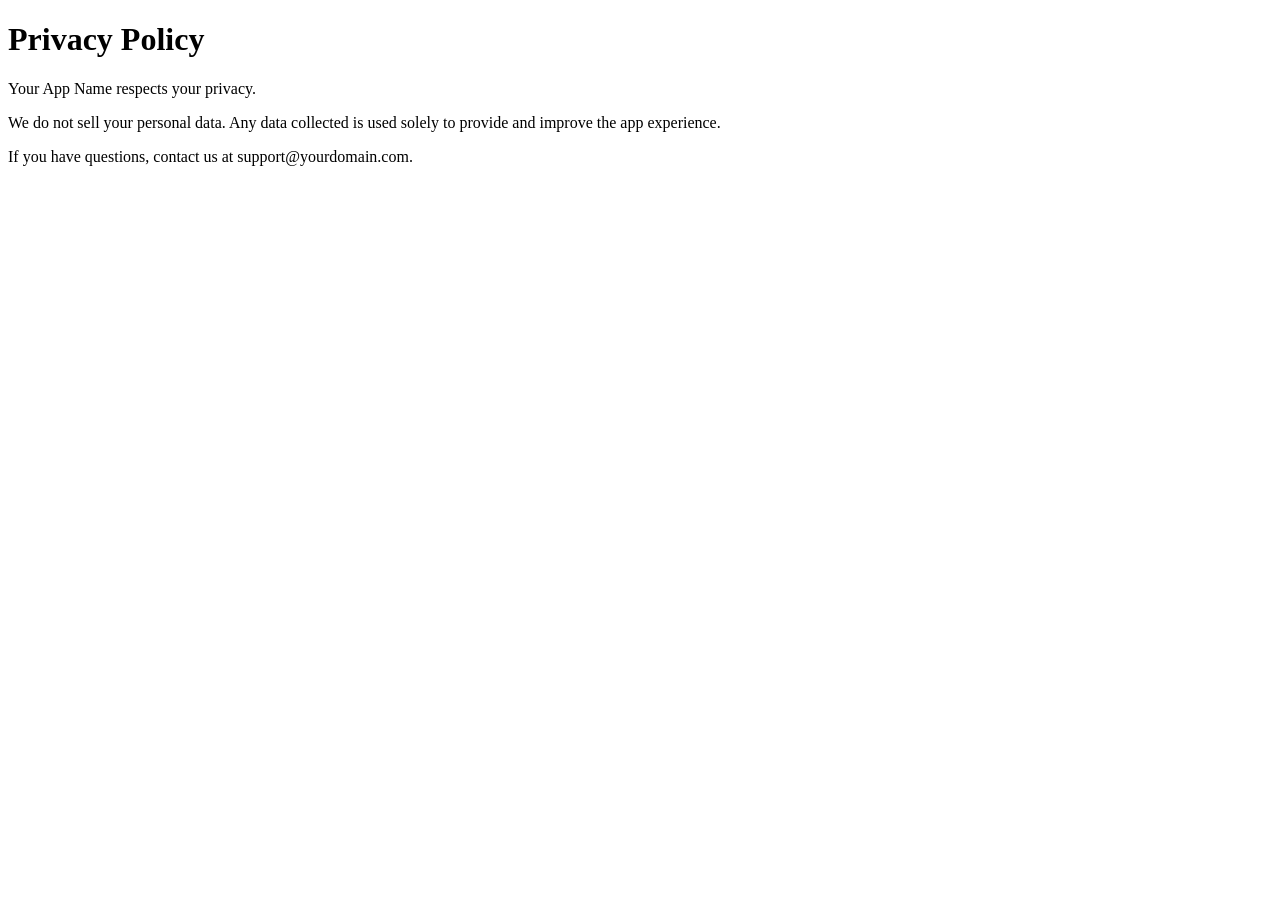
==== privacy.html @ 1943bb43 "Create privacy.html" ====
<!DOCTYPE html>
<html>
<head>
  <meta charset="utf-8" />
  <title>Privacy Policy</title>
</head>
<body>
  <h1>Privacy Policy</h1>

  <p>Your App Name respects your privacy.</p>

  <p>We do not sell your personal data. Any data collected is used solely to provide and improve the app experience.</p>

  <p>If you have questions, contact us at support@yourdomain.com.</p>
</body>
</html>
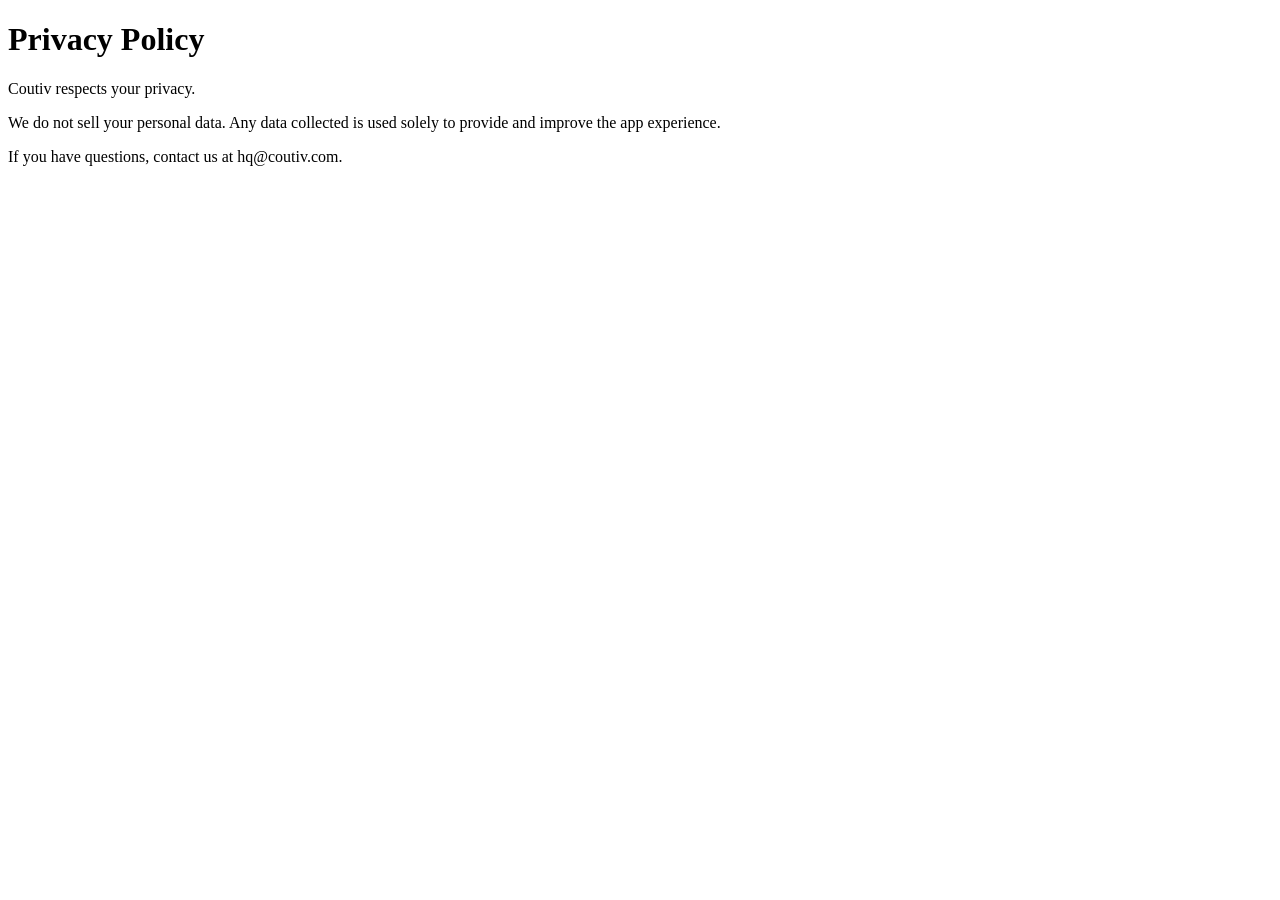
==== commit 26fd80bb: "Update privacy.html" ====
--- a/privacy.html
+++ b/privacy.html
@@ -7,10 +7,10 @@
 <body>
   <h1>Privacy Policy</h1>
 
-  <p>Your App Name respects your privacy.</p>
+  <p>Coutiv respects your privacy.</p>
 
   <p>We do not sell your personal data. Any data collected is used solely to provide and improve the app experience.</p>
 
-  <p>If you have questions, contact us at support@yourdomain.com.</p>
+  <p>If you have questions, contact us at hq@coutiv.com.</p>
 </body>
 </html>
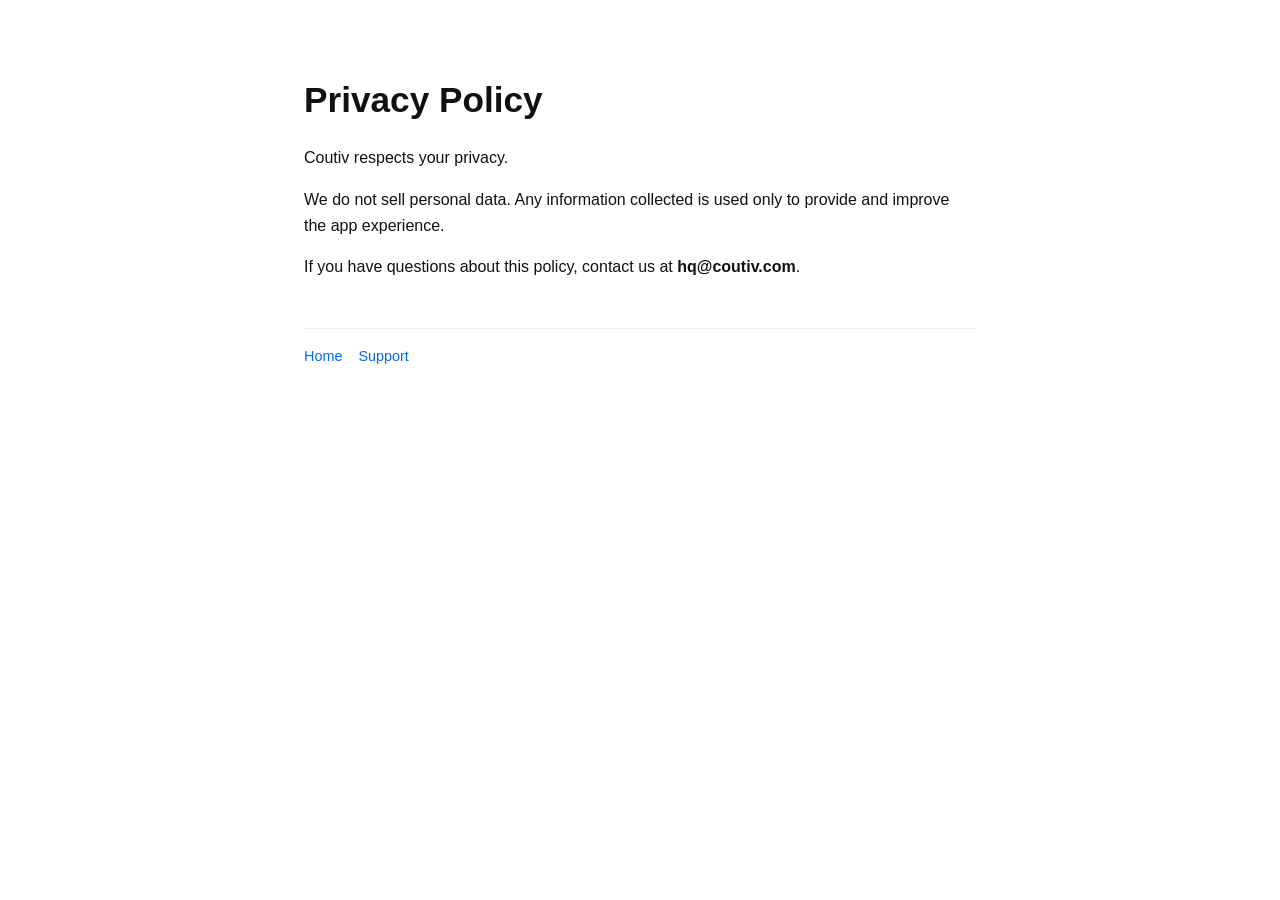
==== commit 1e126ca2: "Update privacy.html" ====
--- a/privacy.html
+++ b/privacy.html
@@ -3,14 +3,30 @@
 <head>
   <meta charset="utf-8" />
   <title>Privacy Policy</title>
+  <link rel="stylesheet" href="/styles.css" />
 </head>
 <body>
-  <h1>Privacy Policy</h1>
+  <main class="container">
+    <h1>Privacy Policy</h1>
 
-  <p>Coutiv respects your privacy.</p>
+    <p>
+      Coutiv respects your privacy.
+    </p>
 
-  <p>We do not sell your personal data. Any data collected is used solely to provide and improve the app experience.</p>
+    <p>
+      We do not sell personal data. Any information collected is used only
+      to provide and improve the app experience.
+    </p>
 
-  <p>If you have questions, contact us at hq@coutiv.com.</p>
+    <p>
+      If you have questions about this policy, contact us at
+      <strong>hq@coutiv.com</strong>.
+    </p>
+
+    <footer>
+      <a href="/">Home</a>
+      <a href="/support">Support</a>
+    </footer>
+  </main>
 </body>
 </html>
--- a/styles.css
+++ b/styles.css
@@ -0,0 +1,53 @@
+/* Base reset */
+* {
+  box-sizing: border-box;
+}
+
+body {
+  margin: 0;
+  font-family: -apple-system, BlinkMacSystemFont, "Segoe UI",
+    Roboto, Helvetica, Arial, sans-serif;
+  color: #111;
+  background-color: #fff;
+  line-height: 1.6;
+}
+
+/* Layout */
+.container {
+  max-width: 720px;
+  padding: 48px 24px;
+  margin: 0 auto;
+}
+
+/* Typography */
+h1 {
+  font-size: 2.2rem;
+  margin-bottom: 0.5em;
+}
+
+p {
+  font-size: 1rem;
+  margin-bottom: 1em;
+}
+
+/* Footer */
+footer {
+  margin-top: 48px;
+  padding-top: 16px;
+  border-top: 1px solid #eee;
+  font-size: 0.9rem;
+}
+
+footer a {
+  margin-right: 12px;
+}
+
+/* Links */
+a {
+  color: #0066ff;
+  text-decoration: none;
+}
+
+a:hover {
+  text-decoration: underline;
+}
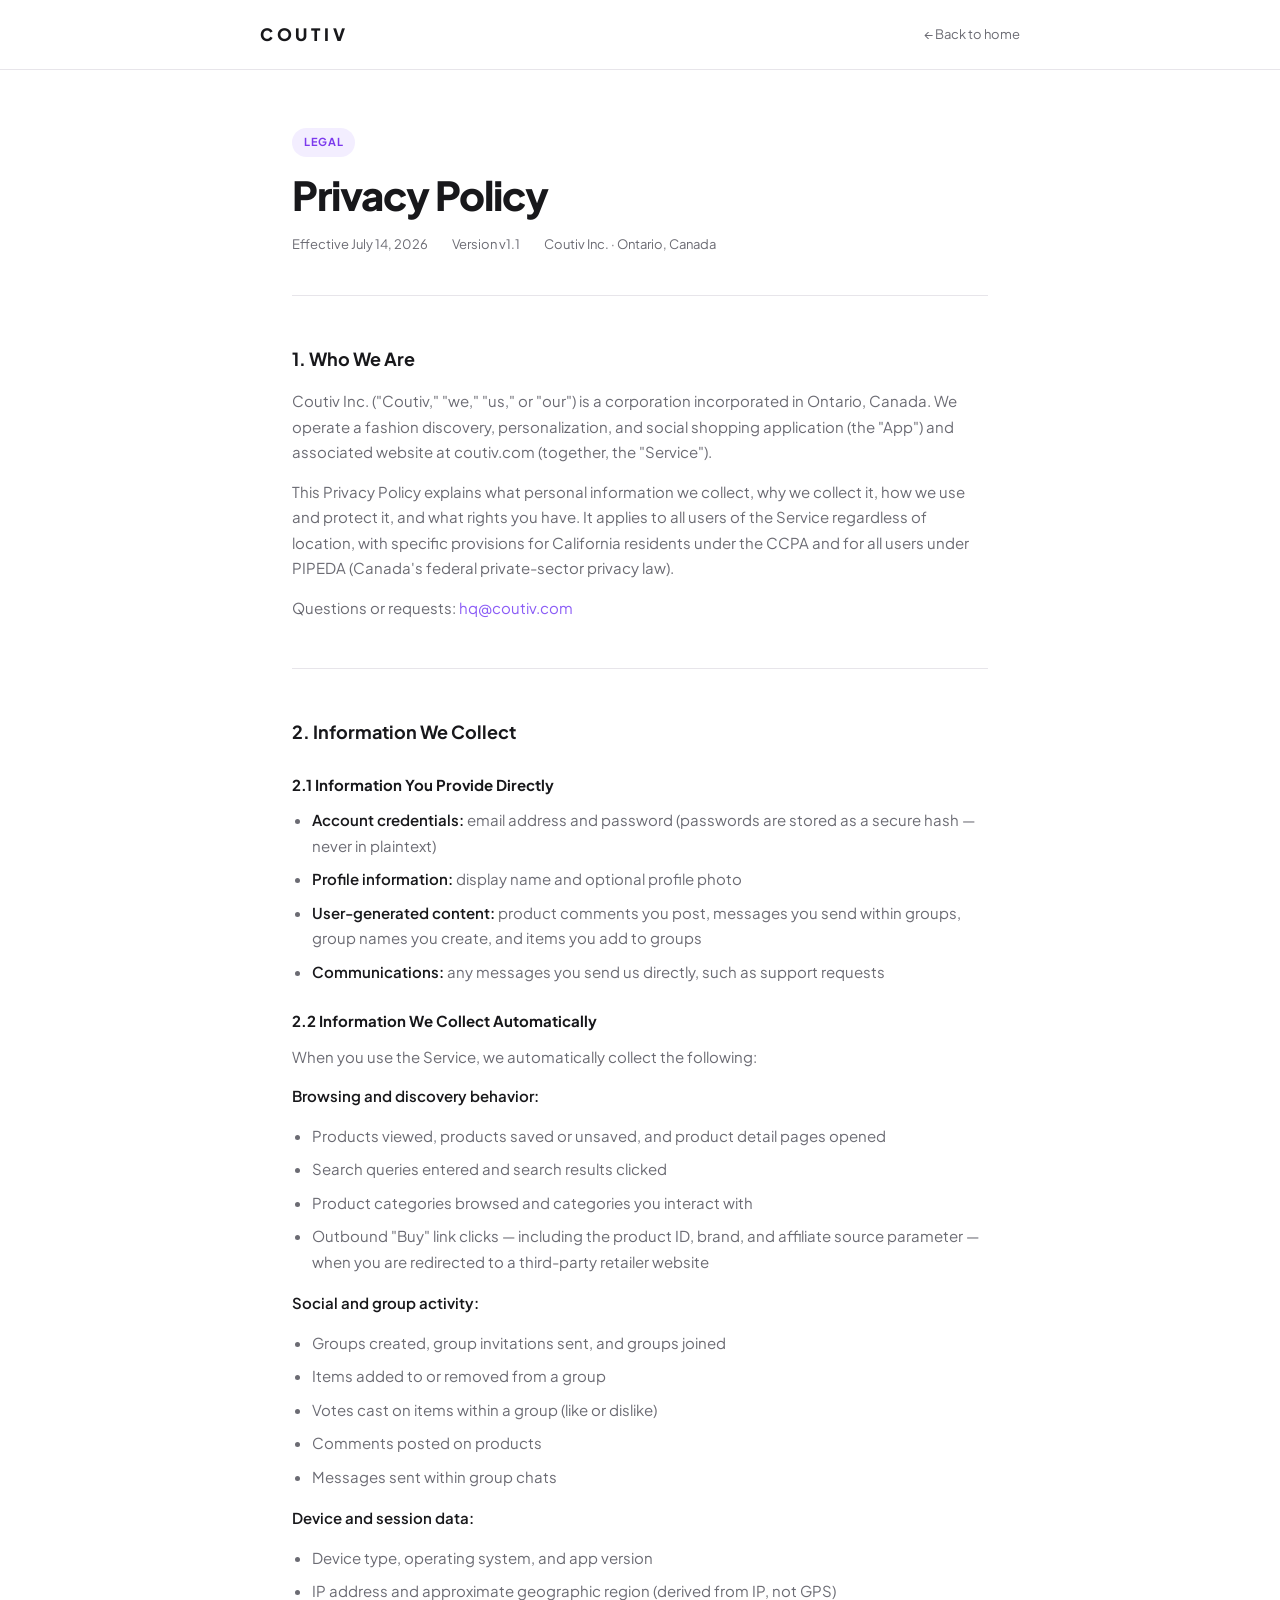
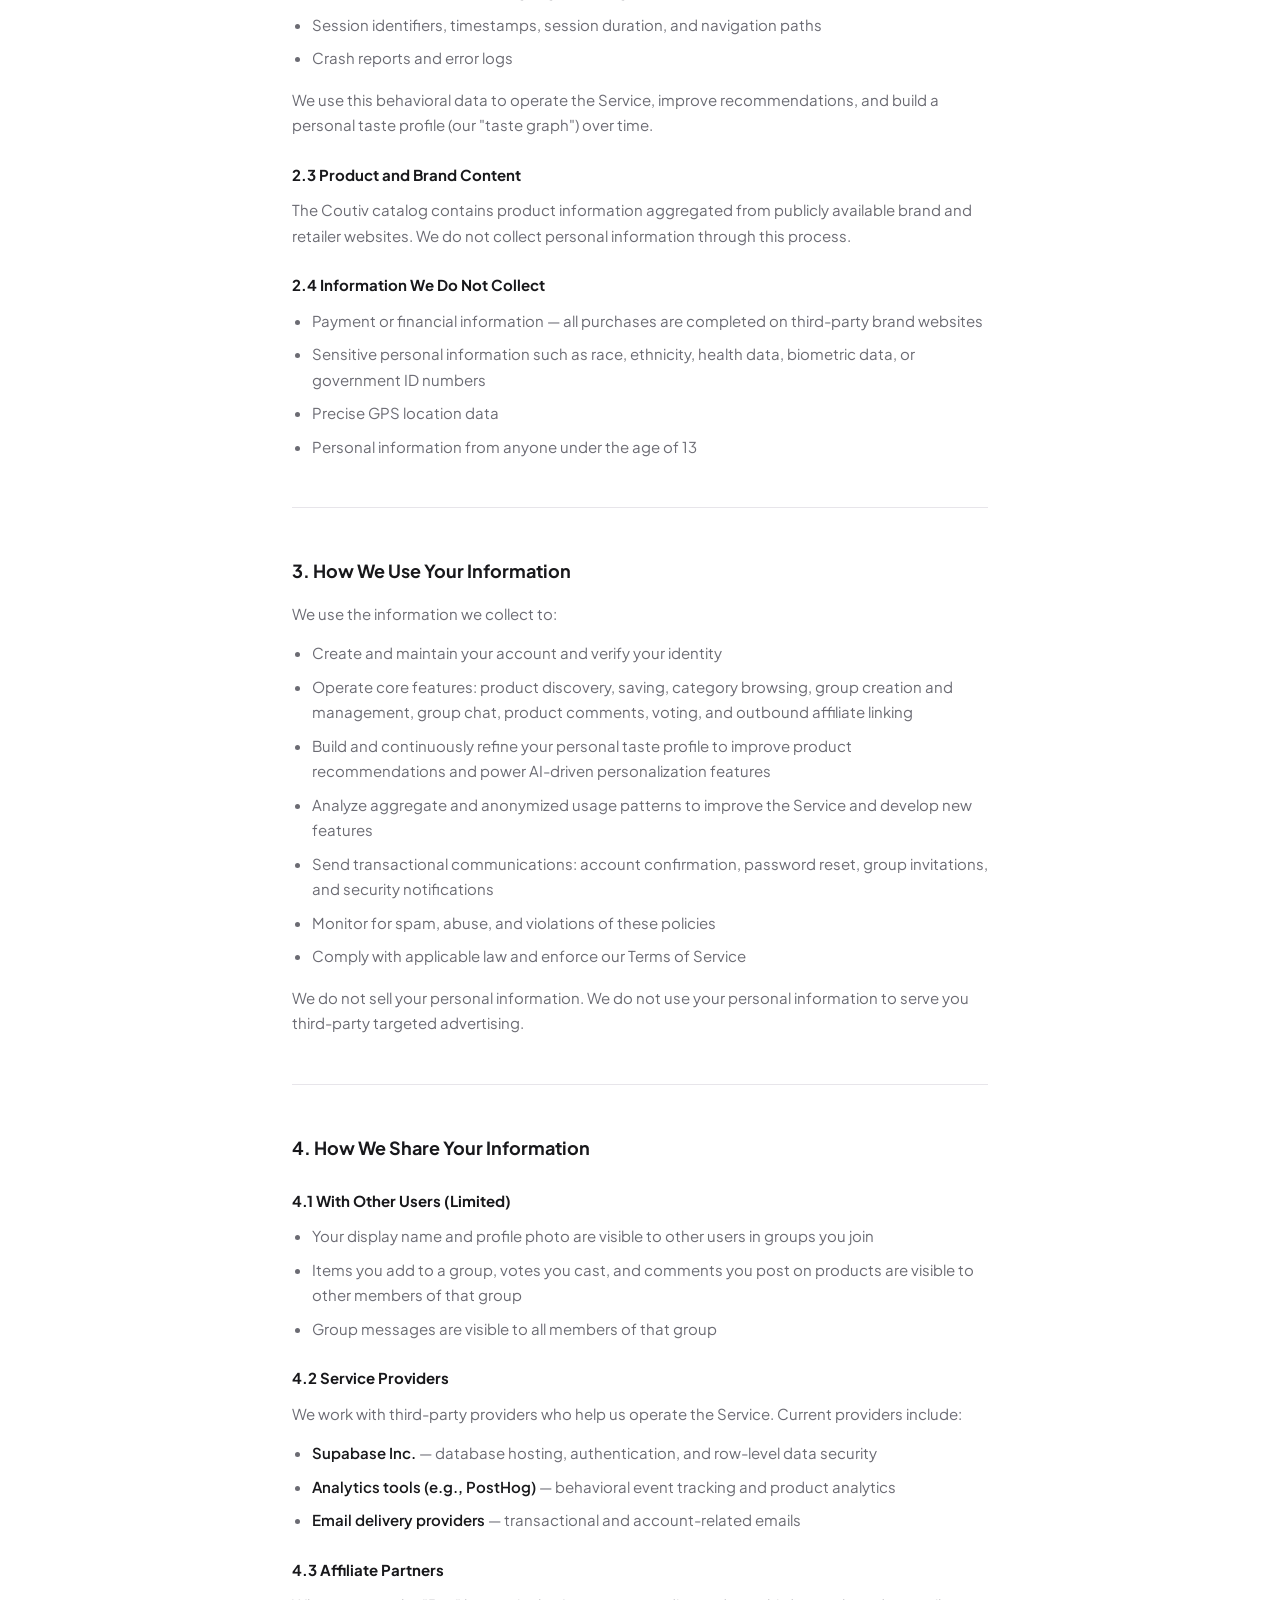
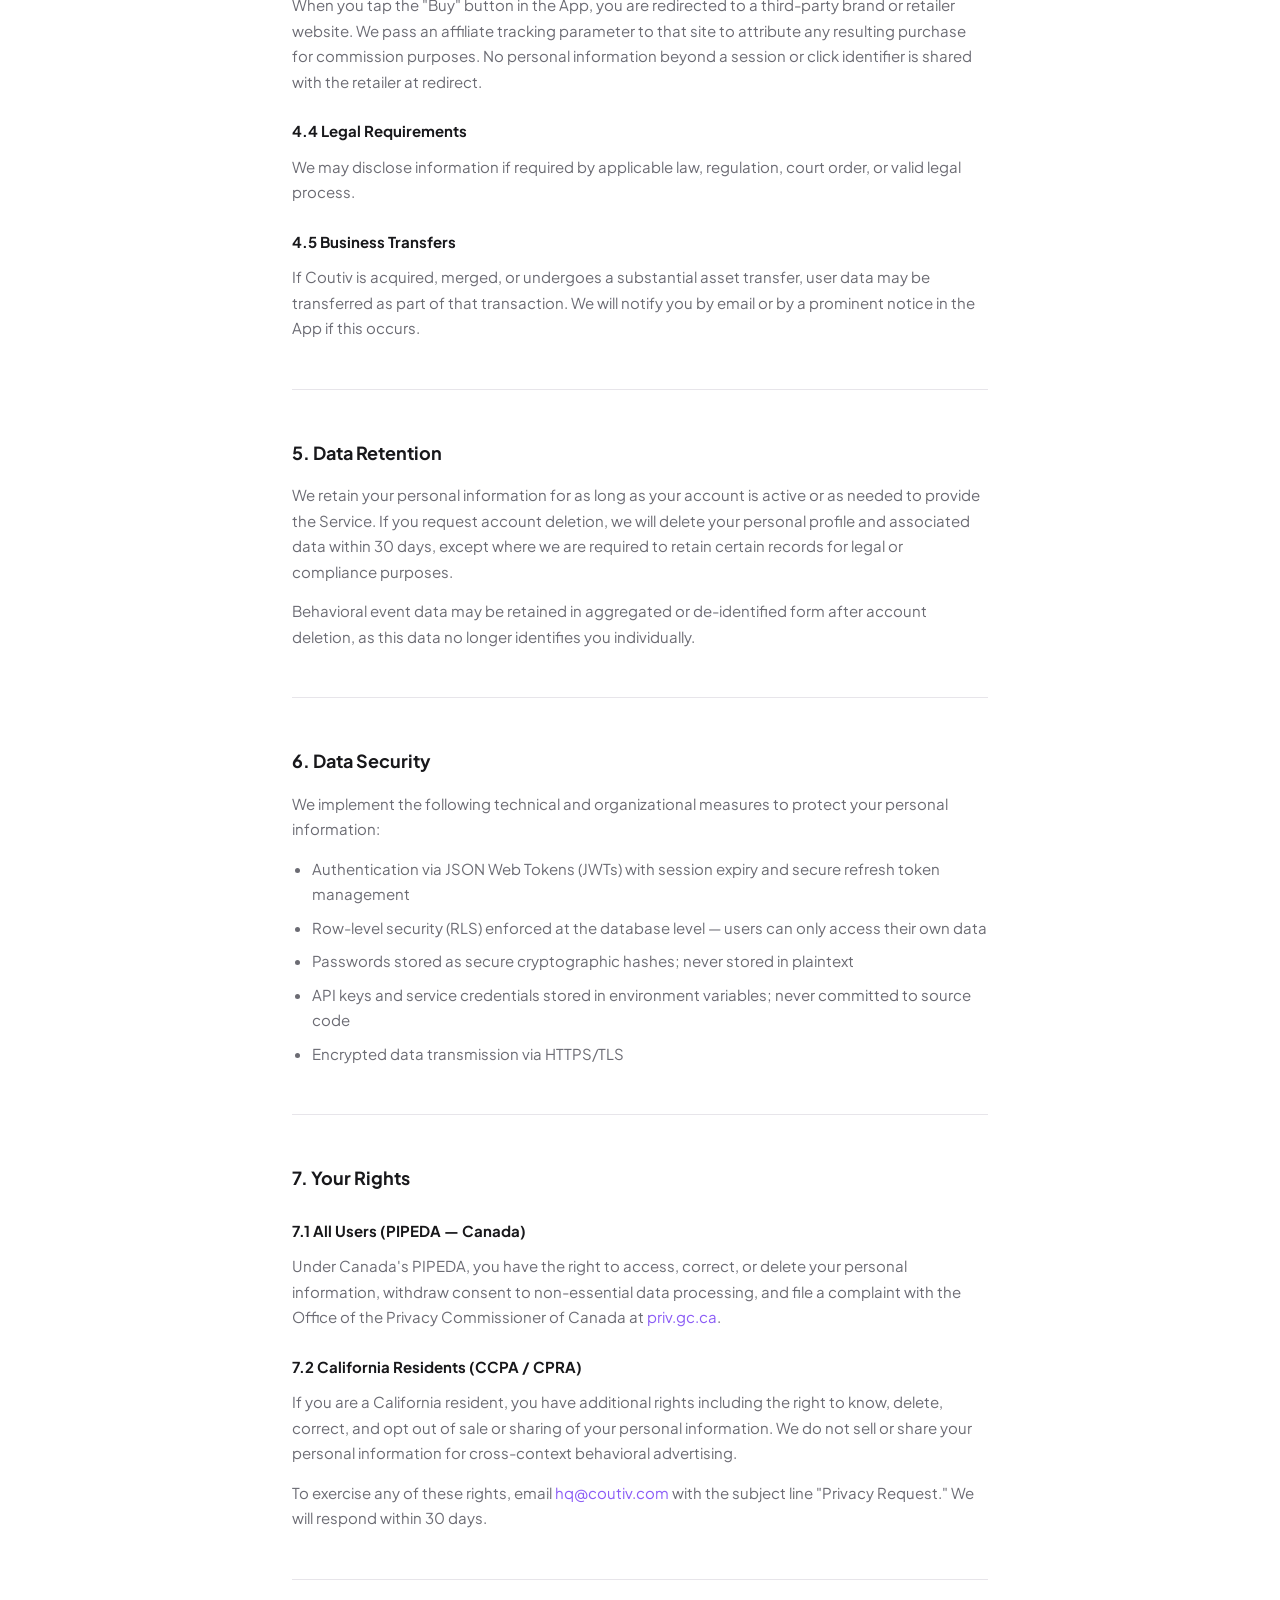
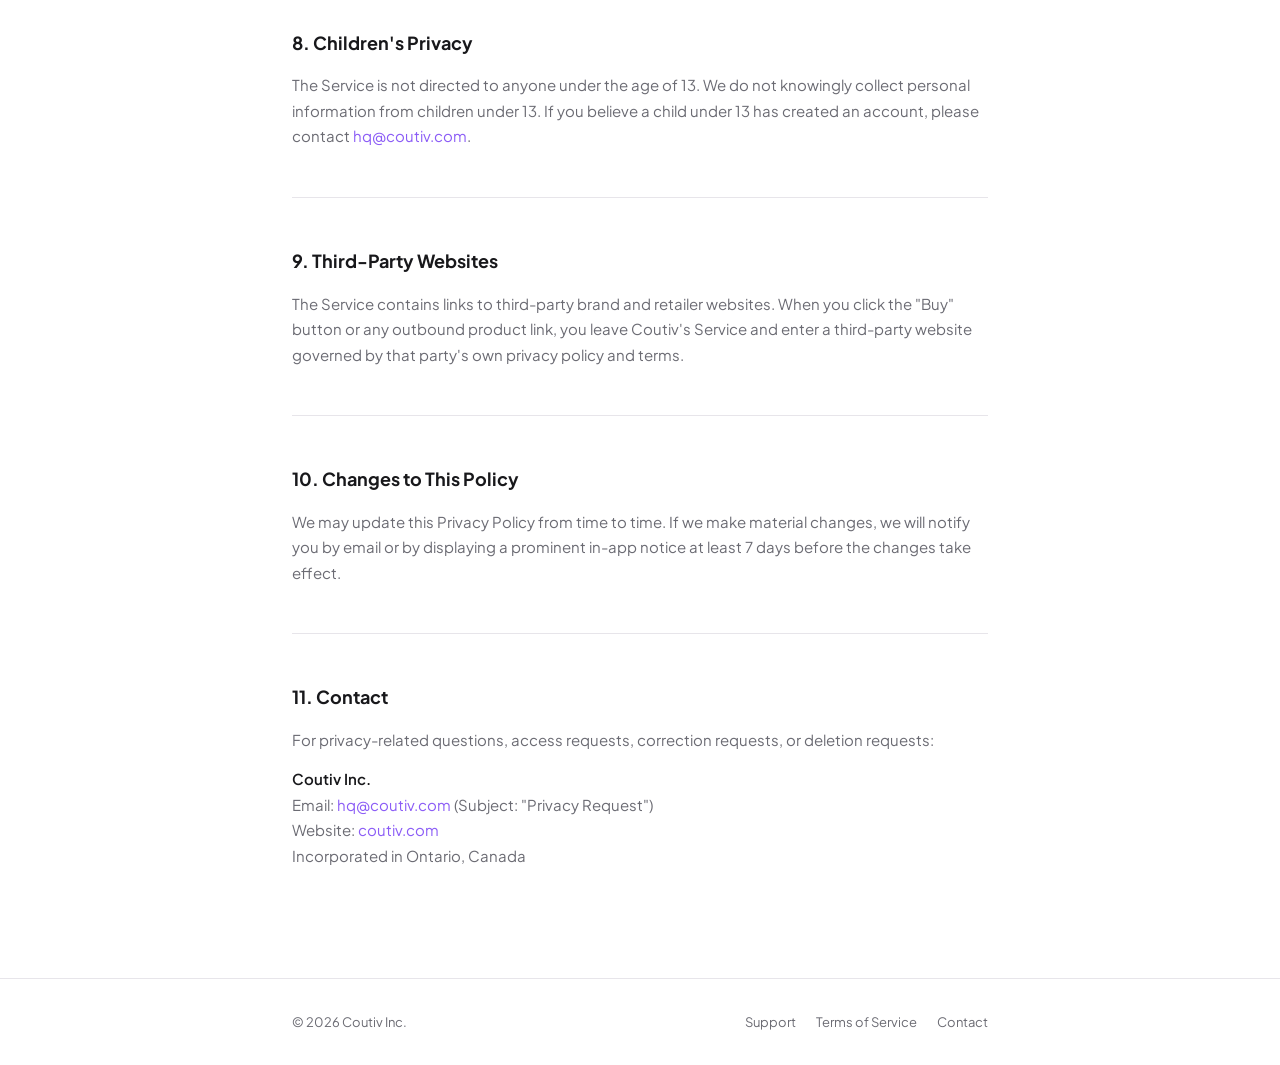
==== commit 2af54840: "Revise privacy policy layout and content - Privacy policy v1 Updated the privacy policy page with ne" ====
--- a/privacy.html
+++ b/privacy.html
@@ -1,32 +1,279 @@
 <!DOCTYPE html>
-<html>
+<html lang="en">
 <head>
-  <meta charset="utf-8" />
-  <title>Privacy Policy</title>
-  <link rel="stylesheet" href="/styles.css" />
+<meta charset="UTF-8">
+<meta name="viewport" content="width=device-width, initial-scale=1.0">
+<title>Privacy Policy — Coutiv</title>
+<meta name="description" content="Coutiv Privacy Policy — effective July 14, 2026">
+<link rel="preconnect" href="https://fonts.googleapis.com">
+<link rel="preconnect" href="https://fonts.gstatic.com" crossorigin>
+<link href="https://fonts.googleapis.com/css2?family=Plus+Jakarta+Sans:wght@400;500;600;700;800&display=swap" rel="stylesheet">
+<style>
+  :root {
+    --bg: #FFFFFF;
+    --ink: #18181B;
+    --ink-soft: #6B6B73;
+    --violet: #8B5CF6;
+    --violet-deep: #7C3AED;
+    --violet-pale: #F3EEFF;
+    --line: #E7E5EA;
+    --black: #0A0A0B;
+  }
+  * { margin: 0; padding: 0; box-sizing: border-box; }
+  body {
+    font-family: 'Plus Jakarta Sans', sans-serif;
+    background: var(--bg);
+    color: var(--ink);
+    line-height: 1.7;
+    -webkit-font-smoothing: antialiased;
+  }
+  a { color: var(--violet); text-decoration: none; }
+  a:hover { text-decoration: underline; }
+  .wrap { max-width: 760px; margin: 0 auto; padding: 0 32px; }
+
+  nav {
+    position: sticky; top: 0; z-index: 100;
+    background: rgba(255,255,255,0.9);
+    backdrop-filter: blur(10px);
+    border-bottom: 1px solid var(--line);
+  }
+  .nav-inner {
+    display: flex; align-items: center;
+    justify-content: space-between; padding: 20px 0;
+  }
+  .logo { font-size: 17px; font-weight: 800; letter-spacing: 0.22em; color: var(--ink); text-decoration: none; }
+  .nav-back { font-size: 13px; color: var(--ink-soft); }
+  .nav-back:hover { color: var(--violet); text-decoration: none; }
+
+  .doc-header {
+    padding: 56px 0 40px;
+    border-bottom: 1px solid var(--line);
+    margin-bottom: 48px;
+  }
+  .doc-header .badge {
+    display: inline-block;
+    font-size: 11px; font-weight: 700;
+    letter-spacing: 0.06em; text-transform: uppercase;
+    color: var(--violet-deep);
+    background: var(--violet-pale);
+    padding: 5px 12px; border-radius: 100px;
+    margin-bottom: 16px;
+  }
+  .doc-header h1 {
+    font-size: clamp(28px, 3.5vw, 40px);
+    font-weight: 800; letter-spacing: -0.025em;
+    line-height: 1.1; margin-bottom: 16px;
+  }
+  .doc-meta {
+    font-size: 13px; color: var(--ink-soft);
+    display: flex; gap: 24px; flex-wrap: wrap;
+  }
+
+  .doc-body { padding-bottom: 96px; }
+  .doc-body h2 {
+    font-size: 18px; font-weight: 700;
+    margin: 48px 0 14px;
+    padding-top: 48px;
+    border-top: 1px solid var(--line);
+  }
+  .doc-body h2:first-child { border-top: none; padding-top: 0; margin-top: 0; }
+  .doc-body h3 {
+    font-size: 15px; font-weight: 700;
+    margin: 24px 0 10px; color: var(--ink);
+  }
+  .doc-body p { font-size: 15px; color: var(--ink-soft); margin-bottom: 14px; }
+  .doc-body ul {
+    margin: 10px 0 16px 20px;
+    display: flex; flex-direction: column; gap: 8px;
+  }
+  .doc-body ul li { font-size: 15px; color: var(--ink-soft); }
+  .doc-body strong { color: var(--ink); font-weight: 600; }
+
+  footer {
+    border-top: 1px solid var(--line);
+    padding: 32px 0;
+    font-size: 13px; color: var(--ink-soft);
+  }
+  .footer-inner {
+    display: flex; justify-content: space-between;
+    align-items: center; flex-wrap: wrap; gap: 12px;
+  }
+  .footer-links { display: flex; gap: 20px; }
+  .footer-links a { color: var(--ink-soft); }
+  .footer-links a:hover { color: var(--violet); text-decoration: none; }
+
+  @media (max-width: 480px) {
+    .wrap { padding: 0 20px; }
+    .doc-header { padding: 40px 0 32px; }
+    .footer-inner { flex-direction: column; text-align: center; }
+  }
+</style>
 </head>
 <body>
-  <main class="container">
+
+<nav>
+  <div class="wrap nav-inner">
+    <a href="/" class="logo">COUTIV</a>
+    <a href="/" class="nav-back">← Back to home</a>
+  </div>
+</nav>
+
+<div class="wrap">
+  <div class="doc-header">
+    <div class="badge">Legal</div>
     <h1>Privacy Policy</h1>
-
-    <p>
-      Coutiv respects your privacy.
-    </p>
-
-    <p>
-      We do not sell personal data. Any information collected is used only
-      to provide and improve the app experience.
-    </p>
-
-    <p>
-      If you have questions about this policy, contact us at
-      <strong>hq@coutiv.com</strong>.
-    </p>
-
-    <footer>
-      <a href="/">Home</a>
-      <a href="/support">Support</a>
-    </footer>
-  </main>
+    <div class="doc-meta">
+      <span>Effective July 14, 2026</span>
+      <span>Version v1.1</span>
+      <span>Coutiv Inc. · Ontario, Canada</span>
+    </div>
+  </div>
+
+  <div class="doc-body">
+
+    <h2>1. Who We Are</h2>
+    <p>Coutiv Inc. ("Coutiv," "we," "us," or "our") is a corporation incorporated in Ontario, Canada. We operate a fashion discovery, personalization, and social shopping application (the "App") and associated website at coutiv.com (together, the "Service").</p>
+    <p>This Privacy Policy explains what personal information we collect, why we collect it, how we use and protect it, and what rights you have. It applies to all users of the Service regardless of location, with specific provisions for California residents under the CCPA and for all users under PIPEDA (Canada's federal private-sector privacy law).</p>
+    <p>Questions or requests: <a href="mailto:hq@coutiv.com">hq@coutiv.com</a></p>
+
+    <h2>2. Information We Collect</h2>
+
+    <h3>2.1 Information You Provide Directly</h3>
+    <ul>
+      <li><strong>Account credentials:</strong> email address and password (passwords are stored as a secure hash — never in plaintext)</li>
+      <li><strong>Profile information:</strong> display name and optional profile photo</li>
+      <li><strong>User-generated content:</strong> product comments you post, messages you send within groups, group names you create, and items you add to groups</li>
+      <li><strong>Communications:</strong> any messages you send us directly, such as support requests</li>
+    </ul>
+
+    <h3>2.2 Information We Collect Automatically</h3>
+    <p>When you use the Service, we automatically collect the following:</p>
+    <p><strong>Browsing and discovery behavior:</strong></p>
+    <ul>
+      <li>Products viewed, products saved or unsaved, and product detail pages opened</li>
+      <li>Search queries entered and search results clicked</li>
+      <li>Product categories browsed and categories you interact with</li>
+      <li>Outbound "Buy" link clicks — including the product ID, brand, and affiliate source parameter — when you are redirected to a third-party retailer website</li>
+    </ul>
+    <p><strong>Social and group activity:</strong></p>
+    <ul>
+      <li>Groups created, group invitations sent, and groups joined</li>
+      <li>Items added to or removed from a group</li>
+      <li>Votes cast on items within a group (like or dislike)</li>
+      <li>Comments posted on products</li>
+      <li>Messages sent within group chats</li>
+    </ul>
+    <p><strong>Device and session data:</strong></p>
+    <ul>
+      <li>Device type, operating system, and app version</li>
+      <li>IP address and approximate geographic region (derived from IP, not GPS)</li>
+      <li>Session identifiers, timestamps, session duration, and navigation paths</li>
+      <li>Crash reports and error logs</li>
+    </ul>
+    <p>We use this behavioral data to operate the Service, improve recommendations, and build a personal taste profile (our "taste graph") over time.</p>
+
+    <h3>2.3 Product and Brand Content</h3>
+    <p>The Coutiv catalog contains product information aggregated from publicly available brand and retailer websites. We do not collect personal information through this process.</p>
+
+    <h3>2.4 Information We Do Not Collect</h3>
+    <ul>
+      <li>Payment or financial information — all purchases are completed on third-party brand websites</li>
+      <li>Sensitive personal information such as race, ethnicity, health data, biometric data, or government ID numbers</li>
+      <li>Precise GPS location data</li>
+      <li>Personal information from anyone under the age of 13</li>
+    </ul>
+
+    <h2>3. How We Use Your Information</h2>
+    <p>We use the information we collect to:</p>
+    <ul>
+      <li>Create and maintain your account and verify your identity</li>
+      <li>Operate core features: product discovery, saving, category browsing, group creation and management, group chat, product comments, voting, and outbound affiliate linking</li>
+      <li>Build and continuously refine your personal taste profile to improve product recommendations and power AI-driven personalization features</li>
+      <li>Analyze aggregate and anonymized usage patterns to improve the Service and develop new features</li>
+      <li>Send transactional communications: account confirmation, password reset, group invitations, and security notifications</li>
+      <li>Monitor for spam, abuse, and violations of these policies</li>
+      <li>Comply with applicable law and enforce our Terms of Service</li>
+    </ul>
+    <p>We do not sell your personal information. We do not use your personal information to serve you third-party targeted advertising.</p>
+
+    <h2>4. How We Share Your Information</h2>
+
+    <h3>4.1 With Other Users (Limited)</h3>
+    <ul>
+      <li>Your display name and profile photo are visible to other users in groups you join</li>
+      <li>Items you add to a group, votes you cast, and comments you post on products are visible to other members of that group</li>
+      <li>Group messages are visible to all members of that group</li>
+    </ul>
+
+    <h3>4.2 Service Providers</h3>
+    <p>We work with third-party providers who help us operate the Service. Current providers include:</p>
+    <ul>
+      <li><strong>Supabase Inc.</strong> — database hosting, authentication, and row-level data security</li>
+      <li><strong>Analytics tools (e.g., PostHog)</strong> — behavioral event tracking and product analytics</li>
+      <li><strong>Email delivery providers</strong> — transactional and account-related emails</li>
+    </ul>
+
+    <h3>4.3 Affiliate Partners</h3>
+    <p>When you tap the "Buy" button in the App, you are redirected to a third-party brand or retailer website. We pass an affiliate tracking parameter to that site to attribute any resulting purchase for commission purposes. No personal information beyond a session or click identifier is shared with the retailer at redirect.</p>
+
+    <h3>4.4 Legal Requirements</h3>
+    <p>We may disclose information if required by applicable law, regulation, court order, or valid legal process.</p>
+
+    <h3>4.5 Business Transfers</h3>
+    <p>If Coutiv is acquired, merged, or undergoes a substantial asset transfer, user data may be transferred as part of that transaction. We will notify you by email or by a prominent notice in the App if this occurs.</p>
+
+    <h2>5. Data Retention</h2>
+    <p>We retain your personal information for as long as your account is active or as needed to provide the Service. If you request account deletion, we will delete your personal profile and associated data within 30 days, except where we are required to retain certain records for legal or compliance purposes.</p>
+    <p>Behavioral event data may be retained in aggregated or de-identified form after account deletion, as this data no longer identifies you individually.</p>
+
+    <h2>6. Data Security</h2>
+    <p>We implement the following technical and organizational measures to protect your personal information:</p>
+    <ul>
+      <li>Authentication via JSON Web Tokens (JWTs) with session expiry and secure refresh token management</li>
+      <li>Row-level security (RLS) enforced at the database level — users can only access their own data</li>
+      <li>Passwords stored as secure cryptographic hashes; never stored in plaintext</li>
+      <li>API keys and service credentials stored in environment variables; never committed to source code</li>
+      <li>Encrypted data transmission via HTTPS/TLS</li>
+    </ul>
+
+    <h2>7. Your Rights</h2>
+
+    <h3>7.1 All Users (PIPEDA — Canada)</h3>
+    <p>Under Canada's PIPEDA, you have the right to access, correct, or delete your personal information, withdraw consent to non-essential data processing, and file a complaint with the Office of the Privacy Commissioner of Canada at <a href="https://priv.gc.ca" target="_blank">priv.gc.ca</a>.</p>
+
+    <h3>7.2 California Residents (CCPA / CPRA)</h3>
+    <p>If you are a California resident, you have additional rights including the right to know, delete, correct, and opt out of sale or sharing of your personal information. We do not sell or share your personal information for cross-context behavioral advertising.</p>
+    <p>To exercise any of these rights, email <a href="mailto:hq@coutiv.com">hq@coutiv.com</a> with the subject line "Privacy Request." We will respond within 30 days.</p>
+
+    <h2>8. Children's Privacy</h2>
+    <p>The Service is not directed to anyone under the age of 13. We do not knowingly collect personal information from children under 13. If you believe a child under 13 has created an account, please contact <a href="mailto:hq@coutiv.com">hq@coutiv.com</a>.</p>
+
+    <h2>9. Third-Party Websites</h2>
+    <p>The Service contains links to third-party brand and retailer websites. When you click the "Buy" button or any outbound product link, you leave Coutiv's Service and enter a third-party website governed by that party's own privacy policy and terms.</p>
+
+    <h2>10. Changes to This Policy</h2>
+    <p>We may update this Privacy Policy from time to time. If we make material changes, we will notify you by email or by displaying a prominent in-app notice at least 7 days before the changes take effect.</p>
+
+    <h2>11. Contact</h2>
+    <p>For privacy-related questions, access requests, correction requests, or deletion requests:</p>
+    <p><strong>Coutiv Inc.</strong><br>
+    Email: <a href="mailto:hq@coutiv.com">hq@coutiv.com</a> (Subject: "Privacy Request")<br>
+    Website: <a href="https://coutiv.com">coutiv.com</a><br>
+    Incorporated in Ontario, Canada</p>
+
+  </div>
+</div>
+
+<footer>
+  <div class="wrap footer-inner">
+    <div>© 2026 Coutiv Inc.</div>
+    <div class="footer-links">
+      <a href="/support.html">Support</a>
+      <a href="/terms.html">Terms of Service</a>
+      <a href="mailto:hq@coutiv.com">Contact</a>
+    </div>
+  </div>
+</footer>
+
 </body>
 </html>
